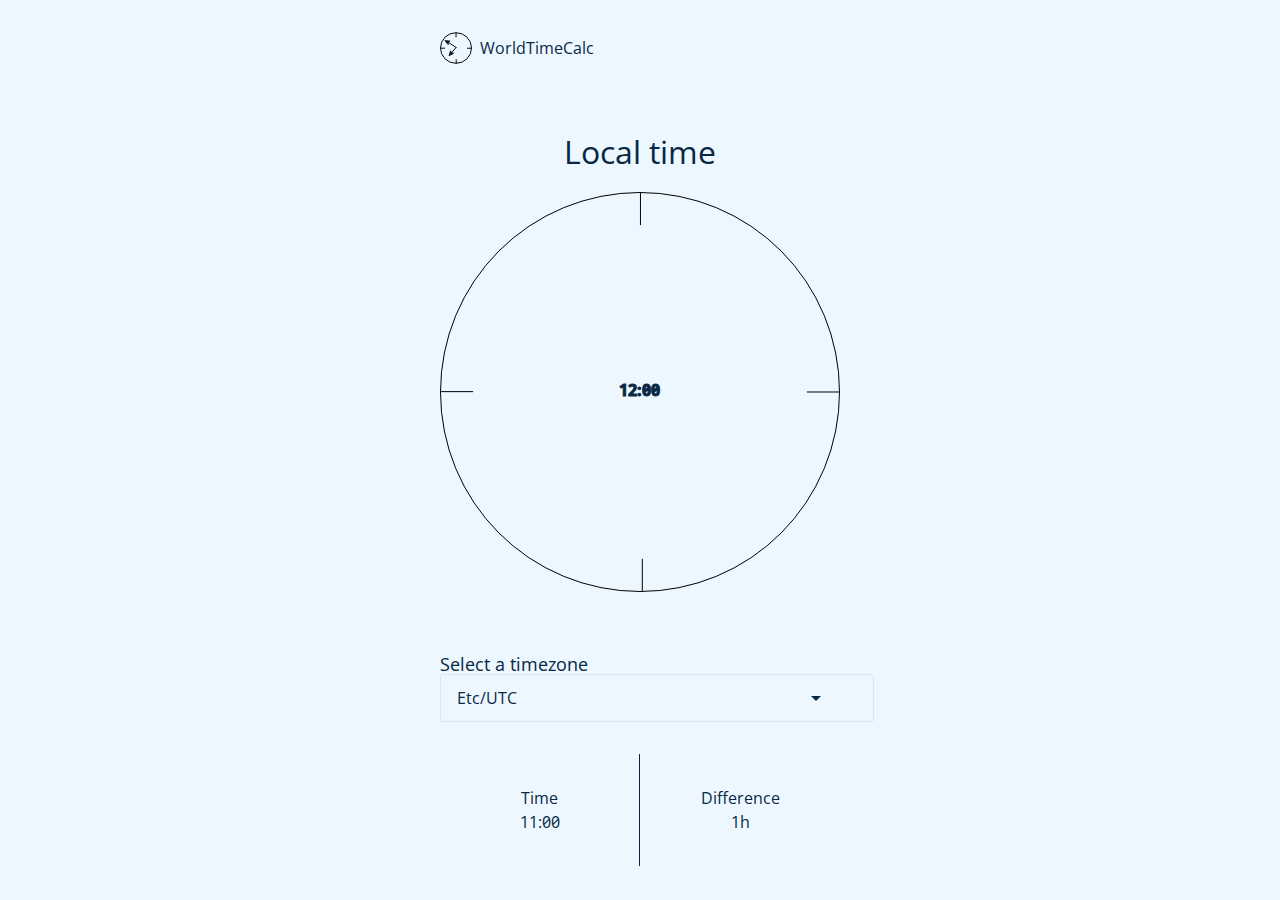
==== index.html @ 6df5377a "1st push" ====
<!DOCTYPE html>
<html lang="en" class="is-day">
<head>
    <meta charset="UTF-8">
    <meta name="viewport" content="width=device-width, initial-scale=1.0">
    <title>WorldTimeCalc 🕰</title>

    <link href="https://fonts.googleapis.com/css2?family=Open+Sans:wght@400;600;700&display=swap" rel="stylesheet">

    <!-- <link rel="icon" type="image/png" sizes="32x32" href="img/Logo.png"> -->
    <!-- <link rel="manifest" href="site.webmanifest">
    <link rel="mask-icon" href="safari-pinned-tab.svg" color="#0f3557"> -->

    <link rel="stylesheet" href="css/normalize.css">
    <link rel="stylesheet" href="css/screen.css">

    <script src="./script/app.js"></script>
    <script src="./script/dark.js"></script>
</head>
<body>
    <main class="c-app">
        <h1 class="c-logo u-muted">
          <svg class="c-horloge__logo" xmlns="http://www.w3.org/2000/svg" width="32.974" height="32.538" viewBox="0 0 32.974 32.538">
            <g id="Logo" transform="translate(-880.5 -83.5)">
              <ellipse id="Ellipse_3" data-name="Ellipse 3" cx="15.987" cy="15.769" rx="15.987" ry="15.769" transform="translate(881 84)" fill="none" stroke="#040405" stroke-miterlimit="10" stroke-width="1"/>
              <line id="Line_5" data-name="Line 5" y2="4.64" transform="translate(897.183 111.36)" fill="none" stroke="#040405" stroke-miterlimit="10" stroke-width="1"/>
              <line id="Line_6" data-name="Line 6" y2="4.65" transform="translate(897.034 84)" fill="none" stroke="#040405" stroke-miterlimit="10" stroke-width="1"/>
              <line id="Line_7" data-name="Line 7" x2="4.64" transform="translate(881 99.977)" fill="none" stroke="#040405" stroke-miterlimit="10" stroke-width="1"/>
              <line id="Line_8" data-name="Line 8" x2="4.64" transform="translate(908.36 100.005)" fill="none" stroke="#040405" stroke-miterlimit="10" stroke-width="1"/>
              <path id="Path_2" data-name="Path 2" d="M290.814,428.539l1.62-5.12.81,2.2,2.31.4Z" transform="translate(598.987 -320.731)" fill="#040405"/>
              <line id="Line_10" data-name="Line 10" x1="6.062" y2="7.082" transform="translate(891.308 98.926)" fill="none" stroke="#040405" stroke-miterlimit="10" stroke-width="1"/>
              <line id="Line_9" data-name="Line 9" x1="8.87" y1="5.973" transform="translate(888.5 93.5)" fill="none" stroke="#040405" stroke-miterlimit="10" stroke-width="1"/>
              <path id="Path_1" data-name="Path 1" d="M286.544,412.9l5.35.5-1.99,1.26.11,2.34Z" transform="translate(598.987 -320.731)" fill="#040405"/>
            </g>
          </svg>
            WorldTimeCalc
            <!-- <div class="c-toggle-container">
              Dark Mode
              <input type="checkbox" id="switch" name="theme" /><label for="switch">Toggle</label>
            </div> -->
        </h1>
        <div>
            <div>
                <p class="c-title">
                    Local time
                </p>
            </div>
            <svg class="c-horloge" xmlns="http://www.w3.org/2000/svg" width="401" height="401" viewBox="0 0 401 401">
              <g id="Clock" transform="translate(420.41 329.96)">
                <circle id="Ellipse_2" data-name="Ellipse 2" cx="200" cy="200" r="200" transform="translate(-419.91 -329.46)" fill="none" stroke="#000" stroke-miterlimit="10" stroke-width="1"/>
                <line id="Line_1" data-name="Line 1" y2="32.64" transform="translate(-217.603 37.81)" fill="none" stroke="#000" stroke-miterlimit="10" stroke-width="1"/>
                <line id="Line_2" data-name="Line 2" y2="32.63" transform="translate(-219.453 -329.45)" fill="none" stroke="#000" stroke-miterlimit="10" stroke-width="1"/>
                <line id="Line_3" data-name="Line 3" x2="32.64" transform="translate(-419.91 -129.826)" fill="none" stroke="#000" stroke-miterlimit="10" stroke-width="1"/>
                <line id="Line_4" data-name="Line 4" x2="32.64" transform="translate(-52.55 -129.46)" fill="none" stroke="#000" stroke-miterlimit="10" stroke-width="1"/>
              </g>
              <text class="c-hour js-localtime" x="200" y="200" text-anchor="middle" alignment-baseline="middle" >12:00</text>
            </svg>           
        </div>
        <div>
            <div class="o-section">
                <p class="c-form-field">
                    <div class="c-label" for="select1">
                        Select a timezone
                    <div>
                    <span class="c-custom-select">
                        <select class="c-input c-custom-select__input js-timezone" name="select1" id="select1">
                            <option value="Etc/UTC">Etc/UTC</option>
                            <option value="London">London</option>
                            <option value="Berlin">Berlin</option>
                            <option value="Prague">Prague</option>
                        </select>
                        <svg class="c-custom-select__symbol" xmlns="http://www.w3.org/2000/svg" viewBox="0 0 24 24">
                            <path d="M7,10l5,5,5-5Z"/>
                        </svg>
                    </span>
                </p>
            </div>
        </div>
        <div class="c-grid">
          <div class="c-grid__item c-line .u-column-span-6">Time <br> 11:00 </div>
          <div class="c-grid__item .u-column-span-6">Difference <br> 1h </div>
        </div>
        
    </main>
</body>
</html>
---- css/screen.css ----
/*------------------------------------*\
#FONTS
\*------------------------------------*/

/*------------------------------------*\
#Variables
\*------------------------------------*/

:root {
    /* colors */
    --color-alpha: #ECF7FF;
    --color-beta: #092844;

    --color-front: var(--color-beta);
    --color-back: var(--color-alpha);

    --global-background: var(--color-back);
    --global-text-color: var(--color-front);

    --global-logo-fill: var(--color-front);
    --global-border-color: var(--color-front);

    --global-color-error: #ff3333;
    --global-color-error-transparent: #FF3333bf;
    --global-color-error-x-transparent: #FF33334d;



    --global-color-alpha: #3385FF;
    --global-color-alpha-dark: #2E77E6;

    --global-color-neutral-xxxx-light: #F5F6FA;
    --global-color-neutral-xxx-light: #E2E3E7;

    /* opacity */

    /* transitions */

    /* borders */
    --global-borderRadius: 3px;
    --global-borderWidth: 1px;

    /* transitions */
    --global-transitionTiming-alpha: .1s ease-out;

    /* Baseline settings */
    --global-baseline: 8px;         
    --global-whitespace: calc(var(--global-baseline) * 3); /* = 24px */

    --global-whitespace-xs: calc(var(--global-baseline) / 2); /* = 4px */
    --global-whitespace-sm: calc(var(--global-baseline) * 1); /*  = 8px */
    --global-whitespace-md: calc(var(--global-baseline) * 2); /*  = 16px */
    --global-whitespace-lg: calc(var(--global-baseline) * 4); /*  = 32px */
    --global-whitespace-xl: calc(var(--global-whitespace) * 2); /*  = 48px */
    --global-whitespace-xxl: calc(var(--global-whitespace) * 3); /*  = 72px */

    /* forms */
    --global-placeholder-color: var(--global-color-neutral-x-light);
    --global-input-backgroundColor: White;
    --global-input-color: var(--global-color-neutral-xxxx-dark);
    --global-input-borderColor: var(--global-color-neutral-xxx-light);
    --global-input-hover-borderColor: var(--global-color-neutral-xx-light);
    --global-input-focus-borderColor: var(--global-color-alpha);
    --global-input-focus-boxShadowColor: var(--global-color-alpha-x-transparent);
    --global-input-focus-boxShadow: 0 0 0 3px var(--global-input-focus-boxShadowColor);
    --global-input-error-borderColor: #ff3333;
}

/* @media (prefer-color-scheme) */

/*------------------------------------*\
#GENERIC
\*------------------------------------*/

/*
    Generic: Page
    ---
    Global page styles + universal box-sizing:
*/

html {
    /* POSITIONING */

    /* BOX MODEL */
    box-sizing: border-box;

    /* FONT */
    color: var(--global-text-color);
    font-size: 16px; /* font-size op de body = 1REM */
    line-height: 1.5;
    font-family: 'Open Sans', Helvetica, arial, sans-serif;
    font-feature-settings: "zero" 1;
    -webkit-font-smoothing: antialiased;
    -moz-osx-font-smoothing: grayscale;

    /* APPEARANCE */
    background-color: var(--color-back);

    /* OTHER */
    
}

html[data-theme='dark'] {
    background-color: var(--color-front);
    /* --color-front: var(--color-alpha);
    --color-back: var(--color-beta); */
}

*,
*:before,
*:after {
    box-sizing: inherit;
}

/*
* Remove text-shadow in selection highlight:
* https://twitter.com/miketaylr/status/12228805301
*
* Customize the background color to match your design.
*/

::-moz-selection {
    background: blue;
    color: white;
    text-shadow: none;
}

::selection {
    background: blue;
    color: white;
    text-shadow: none;
}

/*------------------------------------*\
#Elements
\*------------------------------------*/

/*
Elements: Images
---
Default markup for images to make them responsive
*/

img {
    max-width: 100%;
    vertical-align: top;
}

/*
    Elements: typography
    ---
    Default markup for typographic elements
*/

h1,
h2,
h3 {
    font-weight: 700;
}

h1 {
    font-size: 36px;
    line-height: 48px;
    margin: 0 0 24px;
}

h2 {
    font-size: 32px;
    line-height: 40px;
    margin: 0 0 24px;
}

h3 {
    font-size: 26px;
    line-height: 32px;
    margin: 0 0 24px;
}

h4,
h5,
h6 {
    font-size: 16px;
    font-weight: 600;
    line-height: 24px;
    margin: 0 0 24px;
}

p,
ol,
ul,
dl,
table,
address,
figure {
    margin: 0 0 24px;
}

ul,
ol {
    padding-left: 24px;
}

li ul,
li ol {
    margin-bottom: 0;
}

blockquote {
    font-style: normal;
    font-size: 23px;
    line-height: 32px;
    margin: 0 0 24px;
}

blockquote * {
    font-size: inherit;
    line-height: inherit;
}

figcaption {
    font-weight: 400;
    font-size: 12px;
    line-height: 16px;
    margin-top: 8px;
}

hr {
    border: 0;
    height: 1px;
    background: LightGrey;
    margin: 0 0 24px;
}

a {
    color: blue;
    outline-color: blue;
    outline-width: medium;
    outline-offset: 2px;
}

a:visited,
a:active {
    color: blue;
}

a:hover,
a:focus {
    color: blue;
}

label,
input {
    display: block;
}

select {
    width: 100%;
}

input::placeholder {
    color: gray;
}

/*------------------------------------*\
#OBJECTS
\*------------------------------------*/


/*
    Objects: Row
    ---
    Creates a horizontal row that stretches the viewport and adds padding around children
*/

.o-row {
    position: relative;
    padding: calc(8 * var(--global-baseline)) calc(8 * var(--global-baseline)) 0;
}

.o-row--login {
    min-height: 100vh;
    display: flex;
    align-items: center;
}

/* size modifiers */

.o-row--lg {
    padding-top: var(--global-whitespace-xl);
    padding-bottom: var(--global-whitespace);
}

.o-row--xl {
    padding-top: var(--global-whitespace-xxl);
    padding-bottom: var(--global-whitespace-xl);
}

@media (min-width: 768px) {
    .o-row {
        padding-left: var(--global-whitespace-xl);
        padding-right: var(--global-whitespace-xl);
    }
}

@media (min-width: 992px) {
    .o-row--xl {
        padding-top: 96px;
        padding-bottom: var(--global-whitespace-xxl);
    }
}


/*
    Objects: Container
    ---
    Creates a horizontal container that sets de global max-width
*/

.o-container {
    margin-left: auto;
    margin-right: inherit;
    max-width: 43.75rem; /* 79.5 * 16px = 1272 */
    width: 100%;
}

/*
    Object: Button reset
    ---
    Small button reset object
*/


.o-button-reset {
    border: none;
    margin: 0;
    padding: 0;
    width: auto;
    overflow: visible;
    background: transparent;

    /* inherit font & color from ancestor */
    color: inherit;
    font: inherit;

    /* Normalize `line-height`. Cannot be changed from `normal` in Firefox 4+. */
    line-height: normal;

    /* Corrects font smoothing for webkit */
    -webkit-font-smoothing: inherit;
    -moz-osx-font-smoothing: inherit;

    /* Corrects inability to style clickable `input` types in iOS */
    -webkit-appearance: none;
}

/*
    Object: Hide accessible
    ---
    Accessibly hide any element
*/

.o-hide-accessible {
    position: absolute;
    width: 1px;
    height: 1px;
    padding: 0;
    margin: -1px;
    overflow: hidden;
    clip: rect(0, 0, 0, 0);
    border: 0;
}


.o-section {
    position: relative;
    min-width: 400px;
}

.o-section + .o-section {
    padding-top: var(--global-whitespace);
}

@media (min-width: 768px) {
    .o-section--lg + .o-section--lg,
    .o-section--xl + .o-section--xl {
        padding-top: var(--global-whitespace-xl);
    }
}

@media (min-width: 992px) {
    .o-section--xl + .o-section--xl {
        padding-top: var(--global-whitespace-xxl);
    }
}

/*------------------------------------*\
#COMPONENTS
\*------------------------------------*/

/*
    Component: Logo
    ---
    Website main logo
*/

.c-logo {
    display: flex;
    padding-top: 2rem;
    position: sticky;
    align-items: center;
    font-size: 1rem;
    font-weight: 400;
    line-height: 1rem;
}

/*
    Component: horloge
    ---
    The horloge
*/

.c-horloge__logo {
    height: 2rem;
    width: 2rem;
    fill: var(--global-logo-fill);
    stroke: var(--global-logo-fill);
    /* color: var(--global-logo-fill); */
}

.c-logo .c-horloge__logo {
    margin-right: 0.5rem;
}

.c-horloge {
    height: 25rem;
    width: 25rem;
    fill: var(--global-logo-fill);
    stroke: var(--global-logo-fill);
}

/*
    Component: App
    ---
    Main app wrapper
*/

.c-app {
    display: flex;
    flex-direction: column;
    min-height: calc(100vh - 2 * 1rem);
    box-sizing: content-box; /* Paddig optellen bij de (max)width ipv. het toevoegen aan de binnenkant */
    max-width: 25rem; /* Is dit slim...? */
    margin: 0 auto;
    padding: 0 2rem 2rem 2rem; /* 32px 32px (in onze huidige font-size) */
}

.c-app__summary {
    font-size: 1.75rem;
    line-height: 2.5rem;
}

.c-title {
    margin: auto;
    padding: 40px 0 16px 0;
    text-align: center;
    font-size: 2rem;
}

.c-hour {
    color: var(--global-text-color);
    font-size: 1rem;
    font-weight: bold;
}


/*
    Component: clock
    ---
    clock with sun visualisation
*/

.c-clock {
    margin-top: auto; /* Vul de ruimte maar op */ 
}

.c-clock__hour {
    display: flex;
    flex-direction: column;
    justify-content: center;
    align-items: center;
    width: 2.5rem;

    font-size: 0.75rem;
    line-height: 0.875rem;

    transform: translateY(50%); /* 22px : percentage van maken */
}
.c-clock__hour::before {
    content: attr(data-time);
    margin-bottom: 0.5rem;
}


.c-form-field--option {
    display: flex;
    align-items: center;
}

.c-custom-select {
    display: block;
    position: relative;
}

.c-custom-select__symbol {
    width: var(--global-whitespace);
    height: var(--global-whitespace);
    position: absolute;
    top: calc(var(--global-whitespace) / 2);
    right: calc(var(--global-whitespace) / 2);
    pointer-events: none;
    fill: var(--color-front);
}

/*
    Component: Input
    ---
    Class to put on all input="text" like form inputs
*/

.c-input {
    --input-transition: all var(--global-transitionDuration-alpha) var(--global-transitionEasing-out);
    -webkit-appearance: none;
    -moz-appearance: none;
    appearance: none;
    width: 100%;
    border-radius: var(--input-borderRadius, var(--global-borderRadius));
    border: var(--input-borderWidth, var(--global-borderWidth)) solid var(--input-borderColor, var(--global-input-borderColor));
    background-color: transparent;
    color: var(--global-input-color);
    font-family: inherit;
    font-size: 16px;
    line-height: calc(var(--global-baseline) * 3);
    padding: calc(var(--global-baseline) * 1.5 - var(--global-borderWidth)) var(--global-whitespace-md);
    outline: none;
    transition: var(--input-transition);
}

.c-input:hover {
    border-color: var(--input-hover-borderColor, var(--global-input-hover-borderColor));
}

.c-input:focus,
.c-input:active {
    border-color: var(--input-focus-borderColor, var(--global-input-focus-borderColor));
    box-shadow: var(--global-input-focus-boxShadowSpread) var(--input-focus-boxShadowColor, var(--global-input-focus-boxShadowColor));
}

/*
Input password with toggle checkbox on top of it needs
more padding on the right to avoid overlap
*/

.c-input--password-with-toggle {
    padding-right: 52px;
}

/* input password with floating label */
/* 
.c-input--with-floating-label:focus {
    box-shadow: 0 0 0 1px var(--global-input-focus-borderColor);
} */

/* option input for checkboxes and radio buttons */

.c-option {
    margin-right: var(--global-whitespace-sm);
}


.c-grid {
    display: grid;
    grid-template-columns: 50% 50%;
}

.c-line {
    border-right: 1px solid var(--color-front);
}

.c-grid__item {
    text-align: center;
    padding: var(--global-whitespace-lg);
}
.u-column-span-6 {
    grid-column: span 6;
}


/* option input for checkboxes and radio buttons */

.c-option {
    margin-right: var(--global-whitespace-sm);
}

/*
    Component: Label
    ---
    Class to put on all form labels
*/

.c-label {
    --label-color: var(--color-front);
    margin-bottom: 0;
    padding-top: var(--global-whitespace-lg);
    padding-bottom: var(--global-whitespace-sm);
    font-size: 18px;
    line-height: 20px;
    color: var(--color-front);
}

.c-label--option {
    padding-bottom: 0;
}

.c-label__error-message {
    font-weight: 600;
	float: right;
	display: none;
}

.c-label__error-message.is-visible {
	display: block;
}

.c-label--floating {
    position: absolute;
    top: calc(var(--global-baseline) * 1.5);
    left: var(--global-whitespace-sm);
    padding: var(--global-whitespace-xs)  var(--global-whitespace-sm);
    background-color: transparent;
    transition: transform var(--global-transitionDuration-alpha) var(--global-transitionEasing-out);
    z-index: 1;
    border-radius: var(--global-borderRadius);
}

.is-floating,
.c-form-field:focus-within .c-label--floating {
    transform: translateY(calc(var(--global-baseline) * -3))
}

@media (prefers-color-scheme: dark) {
    /* .c-label--floating {
        --label--floating-backgroundColor: transparent;
    } */
}

/*
    Component: Custom Toggle
    ---
    Visually change a checkbox into a toggle
*/



/*
    Component: Card
    ---
    Card with box shadow
*/

.c-card {
    background-color: transparent;
    margin-bottom: var(--global-whitespace);
    overflow: hidden;
}


.c-card__title {
    text-align: center;
    font-size: 48px;
    line-height: calc(var(--global-baseline) * 3);
    font-weight: 600;
}

.c-card__undertitle {
    text-align: center;
    font-size: 36px;
    line-height: calc(var(--global-baseline) * 3);
    font-weight: 400;
}

.c-card__text {
    text-align: center;
    font-size: 24px;
    line-height: calc(var(--global-baseline) * 3);
    font-weight: 400;
}

/* This allows c-card__body and __footer to have equal padding everywhere */

.c-card__body > *:last-child,
.c-card__footer > *:last-child,
.c-card__body > *:last-child > *:last-child,
.c-card__footer > *:last-child > *:last-child {
    margin-bottom: 0;
}

@media (min-width: 27em) {
    .c-card__body {
        padding: var(--global-whitespace-xl);
    }

    .c-card__title {
        margin-bottom: var(--global-whitespace-xl);
    }
}

/* @media (prefers-color-scheme: dark) {
    .c-card {
        --card-backgroundColor: var(--global-color-neutral-xxx-dark);
        --card__footer-borderColor: var(--global-color-neutral-xxxx-dark);
    }
} */

/*
    Component: Forms
    ---
    Everything form related here
*/

.c-form-field {
    position: relative;
    border-radius: 5px;
}

.c-form-field--option {
    display: flex;
    align-items: center;
}

.c-image {
    display: block;
    margin-left: auto;
    width: 16.875rem;
}

/*------------------------------------*\
#UTILITIES
\*------------------------------------*/

/*
    Utilities: Mute
    Mute with opacity
*/

.u-muted {
    opacity: var(--global-muted-opacity);
}

/*------------------------------------*\
#STATES
\*------------------------------------*/

/*
    Change the theme using CSS vars.
*/

/* Night version: just switch the light and dark vars */
.is-night {
    --color-front: var(--color-alpha);
    --color-back: var(--color-beta);
}

/*------------------------------------*\
#MEDIA
\*------------------------------------*/

/*
    Print styles.
    ---
    Inlined to avoid the additional HTTP request:
    http://www.phpied.com/delay-loading-your-print-css/
*/

@media print {
    *,
    *:before,
    *:after {
        background: transparent !important;
        color: #000 !important;
        /* Black prints faster:
        http://www.sanbeiji.com/archives/953 */
        box-shadow: none !important;
        text-shadow: none !important;
    }
    a,
    a:visited {
        text-decoration: underline;
    }
    a[href]:after {
        content: " (" attr(href) ")";
    }
    abbr[title]:after {
        content: " (" attr(title) ")";
    }
    /*
    * Don't show links that are fragment identifiers,
    * or use the `javascript:` pseudo protocol
    */
    a[href^="#"]:after,
    a[href^="javascript:"]:after {
        content: "";
    }
    pre {
        white-space: pre-wrap !important;
    }
    pre,
    blockquote {
        border: 1px solid #999;
        page-break-inside: avoid;
    }
    /*
    * Printing Tables:
    * http://css-discuss.incutio.com/wiki/Printing_Tables
    */
    thead {
        display: table-header-group;
    }
    tr,
    img {
        page-break-inside: avoid;
    }
    p,
    h2,
    h3 {
        orphans: 3;
        widows: 3;
    }
    h2,
    h3 {
        page-break-after: avoid;
    }
}
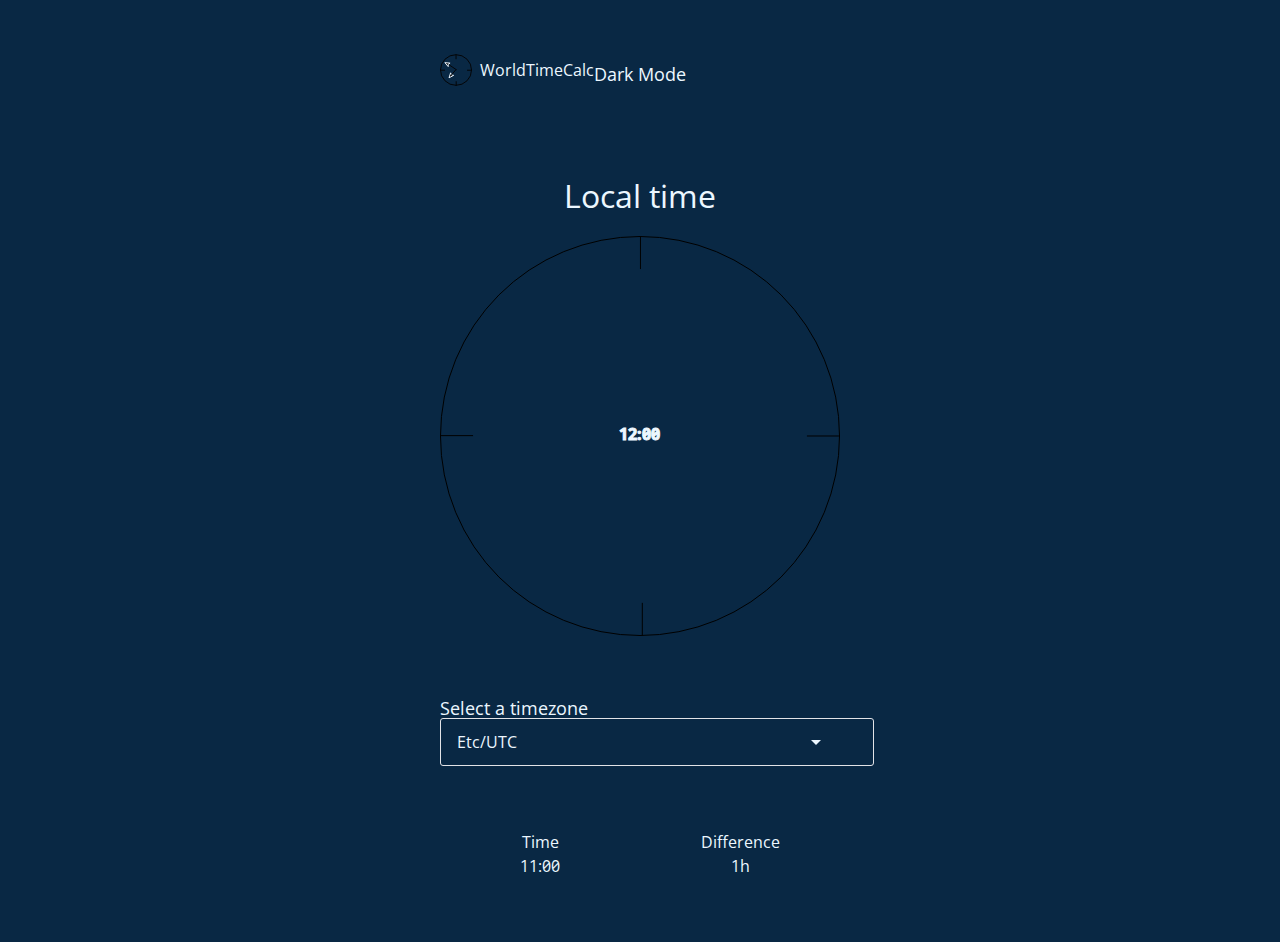
==== commit 6bf24aa8: "SVG probleem opgelost + landingspagina" ====
--- a/index.html
+++ b/index.html
@@ -1,5 +1,5 @@
 <!DOCTYPE html>
-<html lang="en" class="is-day">
+<html lang="en" class="is-night">
 <head>
     <meta charset="UTF-8">
     <meta name="viewport" content="width=device-width, initial-scale=1.0">
@@ -22,22 +22,26 @@
         <h1 class="c-logo u-muted">
           <svg class="c-horloge__logo" xmlns="http://www.w3.org/2000/svg" width="32.974" height="32.538" viewBox="0 0 32.974 32.538">
             <g id="Logo" transform="translate(-880.5 -83.5)">
-              <ellipse id="Ellipse_3" data-name="Ellipse 3" cx="15.987" cy="15.769" rx="15.987" ry="15.769" transform="translate(881 84)" fill="none" stroke="#040405" stroke-miterlimit="10" stroke-width="1"/>
-              <line id="Line_5" data-name="Line 5" y2="4.64" transform="translate(897.183 111.36)" fill="none" stroke="#040405" stroke-miterlimit="10" stroke-width="1"/>
-              <line id="Line_6" data-name="Line 6" y2="4.65" transform="translate(897.034 84)" fill="none" stroke="#040405" stroke-miterlimit="10" stroke-width="1"/>
-              <line id="Line_7" data-name="Line 7" x2="4.64" transform="translate(881 99.977)" fill="none" stroke="#040405" stroke-miterlimit="10" stroke-width="1"/>
-              <line id="Line_8" data-name="Line 8" x2="4.64" transform="translate(908.36 100.005)" fill="none" stroke="#040405" stroke-miterlimit="10" stroke-width="1"/>
-              <path id="Path_2" data-name="Path 2" d="M290.814,428.539l1.62-5.12.81,2.2,2.31.4Z" transform="translate(598.987 -320.731)" fill="#040405"/>
-              <line id="Line_10" data-name="Line 10" x1="6.062" y2="7.082" transform="translate(891.308 98.926)" fill="none" stroke="#040405" stroke-miterlimit="10" stroke-width="1"/>
-              <line id="Line_9" data-name="Line 9" x1="8.87" y1="5.973" transform="translate(888.5 93.5)" fill="none" stroke="#040405" stroke-miterlimit="10" stroke-width="1"/>
-              <path id="Path_1" data-name="Path 1" d="M286.544,412.9l5.35.5-1.99,1.26.11,2.34Z" transform="translate(598.987 -320.731)" fill="#040405"/>
+              <ellipse class="c-ellipse" id="Ellipse_3" data-name="Ellipse 3" cx="15.987" cy="15.769" rx="15.987" ry="15.769" transform="translate(881 84)" fill="none" stroke="#040405" stroke-miterlimit="10" stroke-width="1"/>
+              <line class="c-line" id="Line_5" data-name="Line 5" y2="4.64" transform="translate(897.183 111.36)" fill="none" stroke="#040405" stroke-miterlimit="10" stroke-width="1"/>
+              <line class="c-line" id="Line_6" data-name="Line 6" y2="4.65" transform="translate(897.034 84)" fill="none" stroke="#040405" stroke-miterlimit="10" stroke-width="1"/>
+              <line class="c-line" id="Line_7" data-name="Line 7" x2="4.64" transform="translate(881 99.977)" fill="none" stroke="#040405" stroke-miterlimit="10" stroke-width="1"/>
+              <line class="c-line" id="Line_8" data-name="Line 8" x2="4.64" transform="translate(908.36 100.005)" fill="none" stroke="#040405" stroke-miterlimit="10" stroke-width="1"/>
+              <path class="c-path" id="Path_2" data-name="Path 2" d="M290.814,428.539l1.62-5.12.81,2.2,2.31.4Z" transform="translate(598.987 -320.731)" fill="#040405"/>
+              <line class="c-line" id="Line_10" data-name="Line 10" x1="6.062" y2="7.082" transform="translate(891.308 98.926)" fill="none" stroke="#040405" stroke-miterlimit="10" stroke-width="1"/>
+              <line class="c-line" id="Line_9" data-name="Line 9" x1="8.87" y1="5.973" transform="translate(888.5 93.5)" fill="none" stroke="#040405" stroke-miterlimit="10" stroke-width="1"/>
+              <path class="c-path" id="Path_1" data-name="Path 1" d="M286.544,412.9l5.35.5-1.99,1.26.11,2.34Z" transform="translate(598.987 -320.731)" fill="#040405"/>
             </g>
           </svg>
             WorldTimeCalc
-            <!-- <div class="c-toggle-container">
-              Dark Mode
-              <input type="checkbox" id="switch" name="theme" /><label for="switch">Toggle</label>
-            </div> -->
+            <p>
+              <input class="o-hide-accessible c-option c-option--hidden" type="checkbox" id="toggle1">
+              <label class="c-label c-label--option c-custom-toggle" for="toggle1">
+                Dark Mode
+                  <span class="c-custom-toggle__fake-input">
+                  </span>
+              </label>
+          </p>
         </h1>
         <div>
             <div>
@@ -47,11 +51,11 @@
             </div>
             <svg class="c-horloge" xmlns="http://www.w3.org/2000/svg" width="401" height="401" viewBox="0 0 401 401">
               <g id="Clock" transform="translate(420.41 329.96)">
-                <circle id="Ellipse_2" data-name="Ellipse 2" cx="200" cy="200" r="200" transform="translate(-419.91 -329.46)" fill="none" stroke="#000" stroke-miterlimit="10" stroke-width="1"/>
-                <line id="Line_1" data-name="Line 1" y2="32.64" transform="translate(-217.603 37.81)" fill="none" stroke="#000" stroke-miterlimit="10" stroke-width="1"/>
-                <line id="Line_2" data-name="Line 2" y2="32.63" transform="translate(-219.453 -329.45)" fill="none" stroke="#000" stroke-miterlimit="10" stroke-width="1"/>
-                <line id="Line_3" data-name="Line 3" x2="32.64" transform="translate(-419.91 -129.826)" fill="none" stroke="#000" stroke-miterlimit="10" stroke-width="1"/>
-                <line id="Line_4" data-name="Line 4" x2="32.64" transform="translate(-52.55 -129.46)" fill="none" stroke="#000" stroke-miterlimit="10" stroke-width="1"/>
+                <circle class="c-ellipse" id="Ellipse_2" data-name="Ellipse 2" cx="200" cy="200" r="200" transform="translate(-419.91 -329.46)" fill="none" stroke="#000" stroke-miterlimit="10" stroke-width="1"/>
+                <line class="c-line" id="Line_1" data-name="Line 1" y2="32.64" transform="translate(-217.603 37.81)" fill="none" stroke="#000" stroke-miterlimit="10" stroke-width="1"/>
+                <line class="c-line" id="Line_2" data-name="Line 2" y2="32.63" transform="translate(-219.453 -329.45)" fill="none" stroke="#000" stroke-miterlimit="10" stroke-width="1"/>
+                <line class="c-line" id="Line_3" data-name="Line 3" x2="32.64" transform="translate(-419.91 -129.826)" fill="none" stroke="#000" stroke-miterlimit="10" stroke-width="1"/>
+                <line class="c-line" id="Line_4" data-name="Line 4" x2="32.64" transform="translate(-52.55 -129.46)" fill="none" stroke="#000" stroke-miterlimit="10" stroke-width="1"/>
               </g>
               <text class="c-hour js-localtime" x="200" y="200" text-anchor="middle" alignment-baseline="middle" >12:00</text>
             </svg>           
@@ -77,7 +81,7 @@
             </div>
         </div>
         <div class="c-grid">
-          <div class="c-grid__item c-line .u-column-span-6">Time <br> 11:00 </div>
+          <div class="c-grid__item c-verticalline .u-column-span-6">Time <br> 11:00 </div>
           <div class="c-grid__item .u-column-span-6">Difference <br> 1h </div>
         </div>
         
--- a/css/screen.css
+++ b/css/screen.css
@@ -63,7 +63,6 @@
     --global-input-focus-borderColor: var(--global-color-alpha);
     --global-input-focus-boxShadowColor: var(--global-color-alpha-x-transparent);
     --global-input-focus-boxShadow: 0 0 0 3px var(--global-input-focus-boxShadowColor);
-    --global-input-error-borderColor: #ff3333;
 }
 
 /* @media (prefer-color-scheme) */
@@ -500,6 +499,9 @@
     margin-bottom: 0.5rem;
 }
 
+.c-form-field {
+    position: relative;
+}
 
 .c-form-field--option {
     display: flex;
@@ -721,22 +723,6 @@
     }
 } */
 
-/*
-    Component: Forms
-    ---
-    Everything form related here
-*/
-
-.c-form-field {
-    position: relative;
-    border-radius: 5px;
-}
-
-.c-form-field--option {
-    display: flex;
-    align-items: center;
-}
-
 .c-image {
     display: block;
     margin-left: auto;
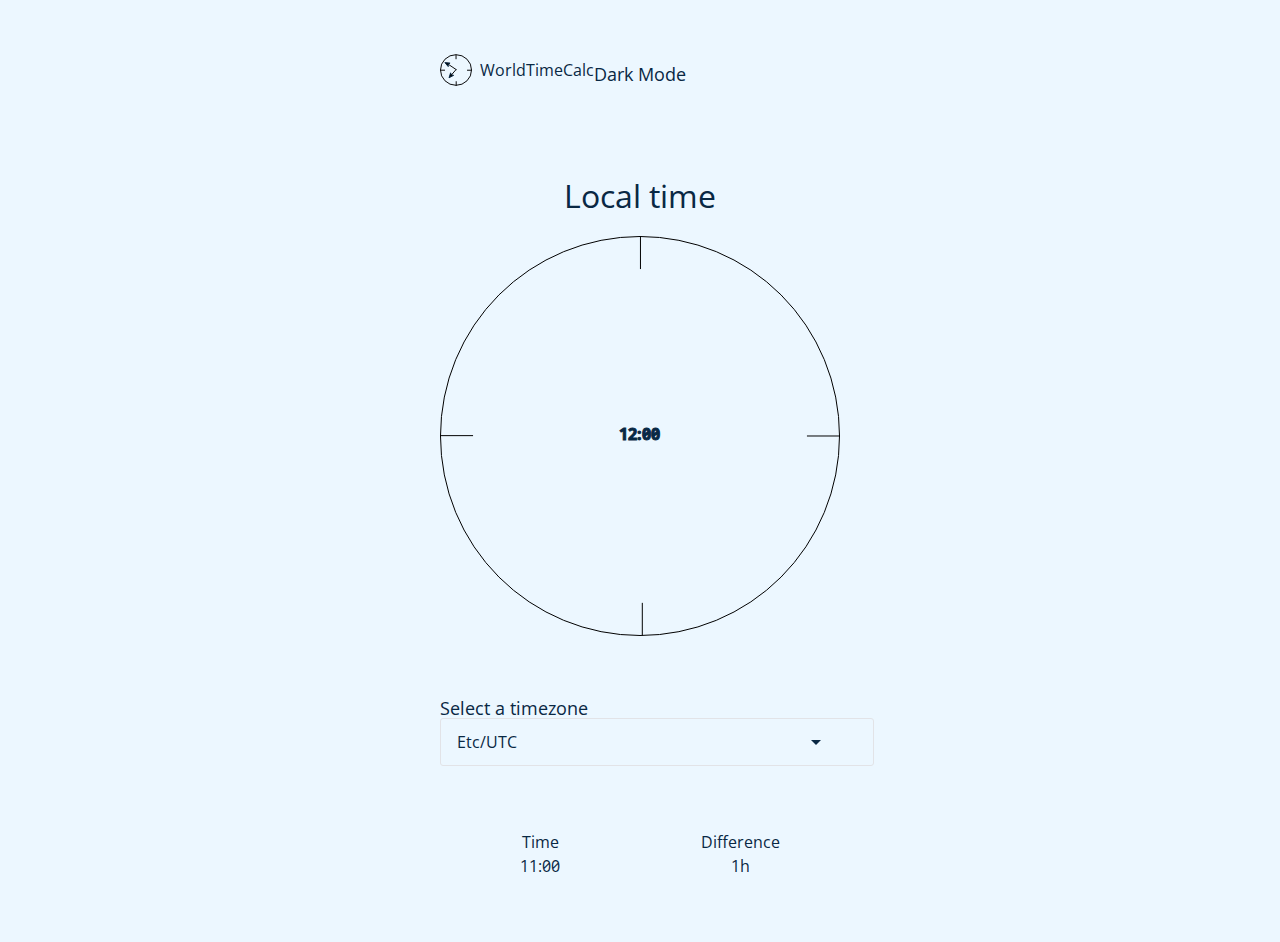
==== commit 1e4f8a71: "day" ====
--- a/index.html
+++ b/index.html
@@ -1,5 +1,5 @@
 <!DOCTYPE html>
-<html lang="en" class="is-night">
+<html lang="en" class="is-day">
 <head>
     <meta charset="UTF-8">
     <meta name="viewport" content="width=device-width, initial-scale=1.0">
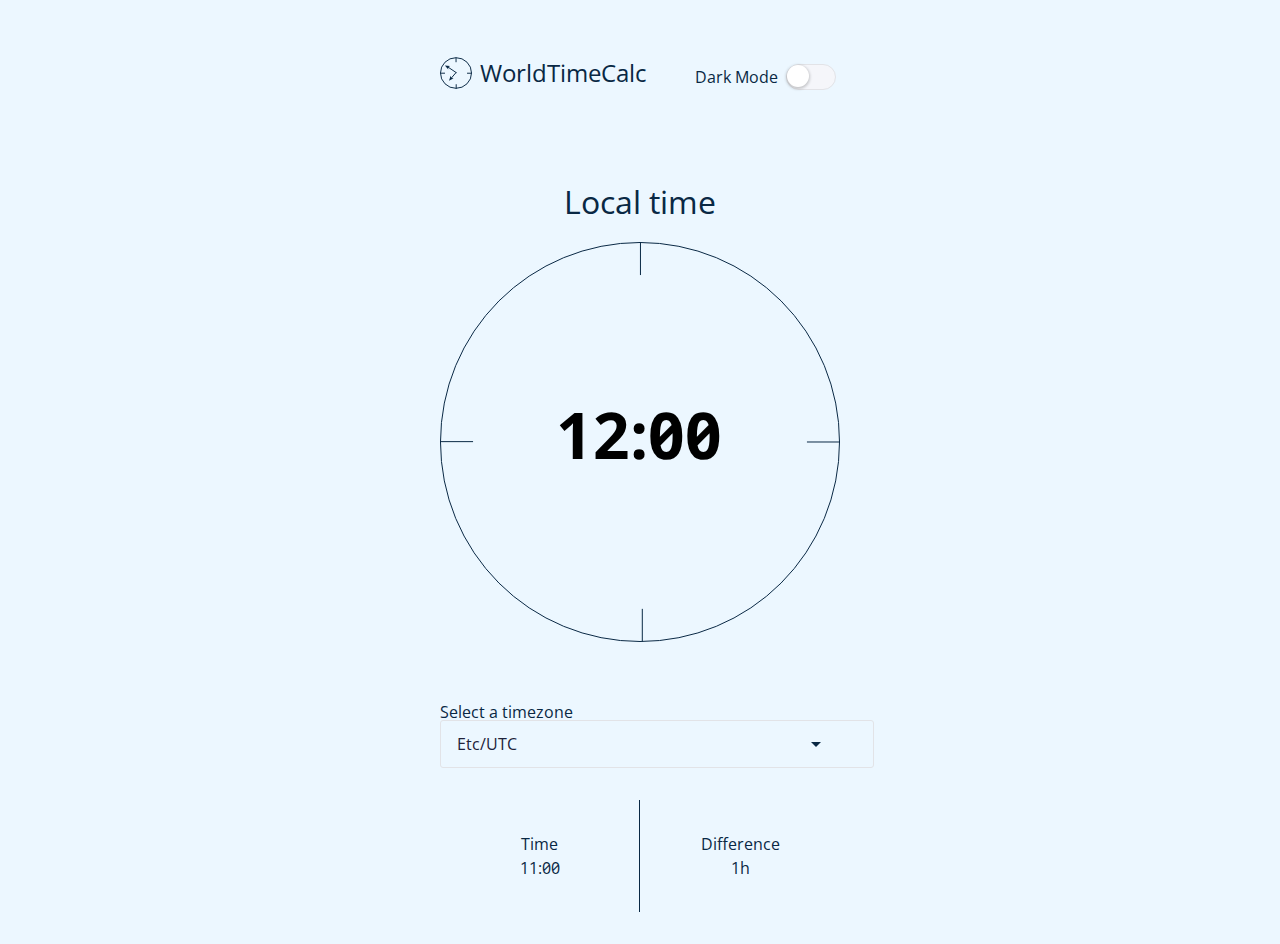
==== commit b29a4bc0: "JS" ====
--- a/index.html
+++ b/index.html
@@ -36,7 +36,7 @@
             WorldTimeCalc
             <p>
               <input class="o-hide-accessible c-option c-option--hidden" type="checkbox" id="toggle1">
-              <label class="c-label c-label--option c-custom-toggle" for="toggle1">
+              <label class="c-label__toggle c-label--option c-custom-toggle" for="toggle1">
                 Dark Mode
                   <span class="c-custom-toggle__fake-input">
                   </span>
@@ -81,8 +81,8 @@
             </div>
         </div>
         <div class="c-grid">
-          <div class="c-grid__item c-verticalline .u-column-span-6">Time <br> 11:00 </div>
-          <div class="c-grid__item .u-column-span-6">Difference <br> 1h </div>
+          <div class="c-grid__item c-verticalline .u-column-span-6">Time <br class="js-time"> 11:00 </div>
+          <div class="c-grid__item .u-column-span-6">Difference <br class="js-difference"> 1h </div>
         </div>
         
     </main>
--- a/css/screen.css
+++ b/css/screen.css
@@ -18,19 +18,24 @@
     --global-text-color: var(--color-front);
 
     --global-logo-fill: var(--color-front);
-    --global-border-color: var(--color-front);
+    --global-logo-stroke: var(--color-front);
 
     --global-color-error: #ff3333;
     --global-color-error-transparent: #FF3333bf;
     --global-color-error-x-transparent: #FF33334d;
 
 
-
     --global-color-alpha: #3385FF;
     --global-color-alpha-dark: #2E77E6;
+    --global-color-alpha-transparent: #3385ffbf;
+    --global-color-alpha-x-transparent: #3385ff4d;
 
     --global-color-neutral-xxxx-light: #F5F6FA;
     --global-color-neutral-xxx-light: #E2E3E7;
+    --global-color-neutral-xx-light: #caccd4;
+    --global-color-neutral-x-light: #b5b6c0;
+    --global-color-neutral-xx-dark: #4b4c60;
+    --global-color-neutral-xxxx-dark: #20223a;
 
     /* opacity */
 
@@ -42,6 +47,11 @@
 
     /* transitions */
     --global-transitionTiming-alpha: .1s ease-out;
+    --global-transitionEasing-out: ease-out;
+    --global-transitionEasing-out-cubic: cubic-bezier(0.22, 0.61, 0.36, 1);
+    --global-transitionDuration-alpha: .1s;
+    --global-transitionDuration-beta: .2s;
+    --global-transitionDuration-gamma: .3s;
 
     /* Baseline settings */
     --global-baseline: 8px;         
@@ -55,17 +65,23 @@
     --global-whitespace-xxl: calc(var(--global-whitespace) * 3); /*  = 72px */
 
     /* forms */
+    --global-label-color: var(--global-color-neutral-xx-dark);
     --global-placeholder-color: var(--global-color-neutral-x-light);
     --global-input-backgroundColor: White;
     --global-input-color: var(--global-color-neutral-xxxx-dark);
     --global-input-borderColor: var(--global-color-neutral-xxx-light);
     --global-input-hover-borderColor: var(--global-color-neutral-xx-light);
     --global-input-focus-borderColor: var(--global-color-alpha);
+    --global-input-error-borderColor: var(--global-color-error);
+    --global-input-focus-boxShadowSpread: 0 0 0 3px;
     --global-input-focus-boxShadowColor: var(--global-color-alpha-x-transparent);
-    --global-input-focus-boxShadow: 0 0 0 3px var(--global-input-focus-boxShadowColor);
-}
-
-/* @media (prefer-color-scheme) */
+    --global-input-error-boxShadowColor: var(--global-color-error-x-transparent);
+}
+
+[data-theme="dark"] {
+    --color-front: var(--color-alpha);
+    --color-back: var(--color-beta);
+}
 
 /*------------------------------------*\
 #GENERIC
@@ -407,7 +423,7 @@
     padding-top: 2rem;
     position: sticky;
     align-items: center;
-    font-size: 1rem;
+    font-size: 1.5rem;
     font-weight: 400;
     line-height: 1rem;
 }
@@ -421,9 +437,6 @@
 .c-horloge__logo {
     height: 2rem;
     width: 2rem;
-    fill: var(--global-logo-fill);
-    stroke: var(--global-logo-fill);
-    /* color: var(--global-logo-fill); */
 }
 
 .c-logo .c-horloge__logo {
@@ -433,8 +446,18 @@
 .c-horloge {
     height: 25rem;
     width: 25rem;
-    fill: var(--global-logo-fill);
-    stroke: var(--global-logo-fill);
+}
+
+.c-line {
+    stroke: var(--global-logo-stroke);
+}
+
+.c-path {
+    fill: var(--global-logo-fill)
+}
+
+.c-ellipse {
+    stroke: var(--global-logo-stroke);
 }
 
 /*
@@ -467,7 +490,7 @@
 
 .c-hour {
     color: var(--global-text-color);
-    font-size: 1rem;
+    font-size: 4rem;
     font-weight: bold;
 }
 
@@ -562,9 +585,9 @@
 more padding on the right to avoid overlap
 */
 
-.c-input--password-with-toggle {
+/* .c-input--password-with-toggle {
     padding-right: 52px;
-}
+} */
 
 /* input password with floating label */
 /* 
@@ -572,19 +595,12 @@
     box-shadow: 0 0 0 1px var(--global-input-focus-borderColor);
 } */
 
-/* option input for checkboxes and radio buttons */
-
-.c-option {
-    margin-right: var(--global-whitespace-sm);
-}
-
-
 .c-grid {
     display: grid;
     grid-template-columns: 50% 50%;
 }
 
-.c-line {
+.c-verticalline {
     border-right: 1px solid var(--color-front);
 }
 
@@ -610,13 +626,22 @@
 */
 
 .c-label {
-    --label-color: var(--color-front);
     margin-bottom: 0;
-    padding-top: var(--global-whitespace-lg);
-    padding-bottom: var(--global-whitespace-sm);
-    font-size: 18px;
-    line-height: 20px;
+    font-size: 1rem;
+    padding-bottom: var(--global-whitespace-sm); 
+    padding-top: var(--global-whitespace-lg);   
+    line-height: calc(var(--global-baseline) * 2);
     color: var(--color-front);
+}
+
+.c-label__toggle {
+    margin-bottom: 0;
+    font-size: 1rem;
+    padding-bottom: var(--global-whitespace-sm); 
+    padding-top: var(--global-whitespace-lg);   
+    line-height: calc(var(--global-baseline) * 2);
+    color: var(--color-front);
+    padding-left: var(--global-whitespace-xl);
 }
 
 .c-label--option {
@@ -649,85 +674,105 @@
     transform: translateY(calc(var(--global-baseline) * -3))
 }
 
-@media (prefers-color-scheme: dark) {
-    /* .c-label--floating {
-        --label--floating-backgroundColor: transparent;
-    } */
-}
-
 /*
     Component: Custom Toggle
     ---
     Visually change a checkbox into a toggle
 */
 
-
-
-/*
-    Component: Card
-    ---
-    Card with box shadow
-*/
-
-.c-card {
-    background-color: transparent;
-    margin-bottom: var(--global-whitespace);
-    overflow: hidden;
-}
-
-
-.c-card__title {
-    text-align: center;
-    font-size: 48px;
-    line-height: calc(var(--global-baseline) * 3);
-    font-weight: 600;
-}
-
-.c-card__undertitle {
-    text-align: center;
-    font-size: 36px;
-    line-height: calc(var(--global-baseline) * 3);
-    font-weight: 400;
-}
-
-.c-card__text {
-    text-align: center;
-    font-size: 24px;
-    line-height: calc(var(--global-baseline) * 3);
-    font-weight: 400;
-}
-
-/* This allows c-card__body and __footer to have equal padding everywhere */
-
-.c-card__body > *:last-child,
-.c-card__footer > *:last-child,
-.c-card__body > *:last-child > *:last-child,
-.c-card__footer > *:last-child > *:last-child {
-    margin-bottom: 0;
-}
-
-@media (min-width: 27em) {
-    .c-card__body {
-        padding: var(--global-whitespace-xl);
-    }
-
-    .c-card__title {
-        margin-bottom: var(--global-whitespace-xl);
-    }
-}
-
-/* @media (prefers-color-scheme: dark) {
-    .c-card {
-        --card-backgroundColor: var(--global-color-neutral-xxx-dark);
-        --card__footer-borderColor: var(--global-color-neutral-xxxx-dark);
-    }
-} */
-
-.c-image {
+.c-custom-toggle-list {
+    --toggle-list-borderColor: var(--global-color-neutral-xxx-light);
+    margin-bottom: 24px;
+}
+
+.c-custom-toggle-list__item {
+    margin-bottom: 12px;
+}
+
+.c-custom-toggle-list__item + .c-custom-toggle-list__item {
+    padding-top: 12px;
+    border-top: 1px solid var(--toggle-list-borderColor);
+}
+
+.c-custom-toggle {
+    --toggle-backgroundColor: var(--global-color-neutral-xxxx-light);
+    --toggle-borderColor: var(--global-input-borderColor);
+    --toggle-focus-borderColor: var(--global-input-focus-borderColor);
+    --toggle-checked-borderColor: var(--global-color-alpha-dark);
+    --toggle-checked-backgroundColor: var(--global-color-alpha);
+    --toggle-focus-boxShadow: var(--global-input-focus-boxShadowSpread) var(--global-input-focus-boxShadowColor);
+    --toggle-transition: all var(--global-transitionDuration-alpha) var(--global-transitionEasing-out);
+    --toggle__switch-backgroundColor: White;
+    --toggle__switch-checked-backgroundColor: White;
+    --toggle__switch-transition: all var(--global-transitionDuration-alpha) var(--global-transitionEasing-out);
+    display: flex;
+    align-items: center;
+}
+
+.c-custom-toggle--inverted {
+    flex-direction: row-reverse;
+    justify-content: space-between;
+}
+
+.c-custom-toggle__fake-input {
     display: block;
-    margin-left: auto;
-    width: 16.875rem;
-}
+    height: 24px;
+    width: 48px;
+    margin-left: var(--global-whitespace-sm);
+    background-color: var(--toggle-backgroundColor);
+    border-radius: 32px;
+    border: 1px solid var(--toggle-borderColor);
+    transition: var(--toggle-transition);
+    box-shadow: var(--toggle-boxShadow, 0);
+}
+
+.c-custom-toggle--inverted .c-custom-toggle__fake-input {
+    margin-right: 0;
+}
+
+.c-custom-toggle__fake-input::after {
+    position: relative;
+    display: block;
+    content: '';
+    height: 22px;
+    width: 22px;
+    border-radius: 22px;
+    box-shadow: 0 1px 3px 1px rgba(0,0,0,.2);
+    background-color: var(--toggle__switch-backgroundColor);
+    transition: var(--toggle__switch-transition);
+}
+
+/* focused and active state */
+
+.c-option--hidden:focus + .c-custom-toggle,
+.c-option--hidden:active + .c-custom-toggle {
+    --toggle-borderColor: var(--toggle-focus-borderColor);
+    --toggle-boxShadow: var(--toggle-focus-boxShadow);
+}
+
+/* checked state */
+
+.c-option--hidden:checked + .c-custom-toggle {
+    --toggle-backgroundColor: var(--toggle-checked-backgroundColor);
+    --toggle-borderColor: var(--toggle-checked-borderColor);
+    --toggle__switch-backgroundColor: var(--toggle__switch-checked-backgroundColor);
+}
+
+.c-option--hidden:checked + .c-custom-toggle .c-custom-toggle__fake-input::after {
+    transform: translate(24px,0);
+}
+
+/* special active state */
+
+.c-option--hidden:active + .c-custom-toggle .c-custom-toggle__fake-input::after {
+    width: 28px;
+}
+
+.c-option--hidden:active:checked + .c-custom-toggle .c-custom-toggle__fake-input::after {
+    margin-left: -6px;
+}
+
+
 
 /*------------------------------------*\
 #UTILITIES
@@ -754,6 +799,303 @@
 .is-night {
     --color-front: var(--color-alpha);
     --color-back: var(--color-beta);
+}
+
+/*
+    Utilities: color
+    ---
+    Utility classes to put specific colors onto elements
+*/
+
+.u-color-neutral {
+    color: var(--global-color-neutral);
+}
+
+.u-color-neutral-dark {
+    color: var(--global-color-neutral-dark);
+}
+
+/*
+    Utilities: spacing
+    ---
+    Utility classes to put specific margins and paddings onto elements
+*/
+
+.u-pt-clear {
+    padding-top: 0 !important;
+}
+
+.u-mb-clear {
+    margin-bottom: 0 !important;
+}
+
+.u-mb-xs {
+    margin-bottom: 4px !important;
+}
+
+.u-mb-sm {
+    margin-bottom: 8px !important;
+}
+
+.u-mb-md {
+    margin-bottom: 16px !important;
+}
+
+.u-mb-lg {
+    margin-bottom: 32px !important;
+}
+
+.u-mb-xl {
+    margin-bottom: 48px !important;
+}
+
+/*
+    Utilities: max-width
+    ---
+    Utility classes to put specific max widths onto elements
+*/
+
+.u-max-width-xs {
+    max-width: 27em !important;
+}
+
+.u-max-width-sm {
+    max-width: 39em !important;
+}
+
+.u-max-width-md {
+    max-width: 50em !important;
+}
+
+.u-max-width-lg {
+    max-width: 63.5em !important;
+}
+
+.u-max-width-none {
+    max-width: none !important;
+}
+
+
+/*
+    Utilities: align
+    ---
+    Utility classes align text or components
+*/
+
+.u-align-text-center {
+    text-align: center;
+}
+
+.u-align-center {
+    margin: 0 auto;
+}
+
+/*
+    Utilities: text
+    Utility classes to create smaller or bigger test
+*/
+
+.u-text-sm {
+    font-size: 14px;
+}
+
+/*
+    Utility: Widths
+    ---
+    Utility classes to put specific widths onto elements
+    Will be mostly used on o-layout__item
+*/
+
+.u-width-auto {
+    width: auto !important;
+}
+
+.u-1-of-2 {
+    width: 50% !important;
+}
+
+.u-1-of-3 {
+    width: 33.3333333333% !important;
+}
+
+.u-2-of-3 {
+    width: 66.6666666667% !important;
+}
+
+.u-1-of-4 {
+    width: 25% !important;
+}
+
+.u-3-of-4 {
+    width: 75% !important;
+}
+
+.u-1-of-5 {
+    width: 20% !important;
+}
+
+.u-2-of-5 {
+    width: 40% !important;
+}
+
+.u-3-of-5 {
+    width: 60% !important;
+}
+
+.u-4-of-5 {
+    width: 80% !important;
+}
+
+.u-1-of-6 {
+    width: 16.6666666667% !important;
+}
+
+.u-5-of-6 {
+    width: 83.3333333333% !important;
+}
+
+@media (min-width: 576px) {
+    .u-1-of-2-bp1 {
+        width: 50% !important;
+    }
+    .u-1-of-3-bp1 {
+        width: 33.3333333333% !important;
+    }
+    .u-2-of-3-bp1 {
+        width: 66.6666666667% !important;
+    }
+    .u-1-of-4-bp1 {
+        width: 25% !important;
+    }
+    .u-3-of-4-bp1 {
+        width: 75% !important;
+    }
+    .u-1-of-5-bp1 {
+        width: 20% !important;
+    }
+    .u-2-of-5-bp1 {
+        width: 40% !important;
+    }
+    .u-3-of-5-bp1 {
+        width: 60% !important;
+    }
+    .u-4-of-5-bp1 {
+        width: 80% !important;
+    }
+    .u-1-of-6-bp1 {
+        width: 16.6666666667% !important;
+    }
+    .u-5-of-6-bp1 {
+        width: 83.3333333333% !important;
+    }
+}
+
+@media (min-width: 768px) {
+    .u-1-of-2-bp2 {
+        width: 50% !important;
+    }
+    .u-1-of-3-bp2 {
+        width: 33.3333333333% !important;
+    }
+    .u-2-of-3-bp2 {
+        width: 66.6666666667% !important;
+    }
+    .u-1-of-4-bp2 {
+        width: 25% !important;
+    }
+    .u-3-of-4-bp2 {
+        width: 75% !important;
+    }
+    .u-1-of-5-bp2 {
+        width: 20% !important;
+    }
+    .u-2-of-5-bp2 {
+        width: 40% !important;
+    }
+    .u-3-of-5-bp2 {
+        width: 60% !important;
+    }
+    .u-4-of-5-bp2 {
+        width: 80% !important;
+    }
+    .u-1-of-6-bp2 {
+        width: 16.6666666667% !important;
+    }
+    .u-5-of-6-bp2 {
+        width: 83.3333333333% !important;
+    }
+}
+
+@media (min-width: 992px) {
+    .u-1-of-2-bp3 {
+        width: 50% !important;
+    }
+    .u-1-of-3-bp3 {
+        width: 33.3333333333% !important;
+    }
+    .u-2-of-3-bp3 {
+        width: 66.6666666667% !important;
+    }
+    .u-1-of-4-bp3 {
+        width: 25% !important;
+    }
+    .u-3-of-4-bp3 {
+        width: 75% !important;
+    }
+    .u-1-of-5-bp3 {
+        width: 20% !important;
+    }
+    .u-2-of-5-bp3 {
+        width: 40% !important;
+    }
+    .u-3-of-5-bp3 {
+        width: 60% !important;
+    }
+    .u-4-of-5-bp3 {
+        width: 80% !important;
+    }
+    .u-1-of-6-bp3 {
+        width: 16.6666666667% !important;
+    }
+    .u-5-of-6-bp3 {
+        width: 83.3333333333% !important;
+    }
+}
+
+@media (min-width: 1200px) {
+    .u-1-of-2-bp4 {
+        width: 50% !important;
+    }
+    .u-1-of-3-bp4 {
+        width: 33.3333333333% !important;
+    }
+    .u-2-of-3-bp4 {
+        width: 66.6666666667% !important;
+    }
+    .u-1-of-4-bp4 {
+        width: 25% !important;
+    }
+    .u-3-of-4-bp4 {
+        width: 75% !important;
+    }
+    .u-1-of-5-bp4 {
+        width: 20% !important;
+    }
+    .u-2-of-5-bp4 {
+        width: 40% !important;
+    }
+    .u-3-of-5-bp4 {
+        width: 60% !important;
+    }
+    .u-4-of-5-bp4 {
+        width: 80% !important;
+    }
+    .u-1-of-6-bp4 {
+        width: 16.6666666667% !important;
+    }
+    .u-5-of-6-bp4 {
+        width: 83.3333333333% !important;
+    }
 }
 
 /*------------------------------------*\
@@ -825,4 +1167,4 @@
     h3 {
         page-break-after: avoid;
     }
-}
+}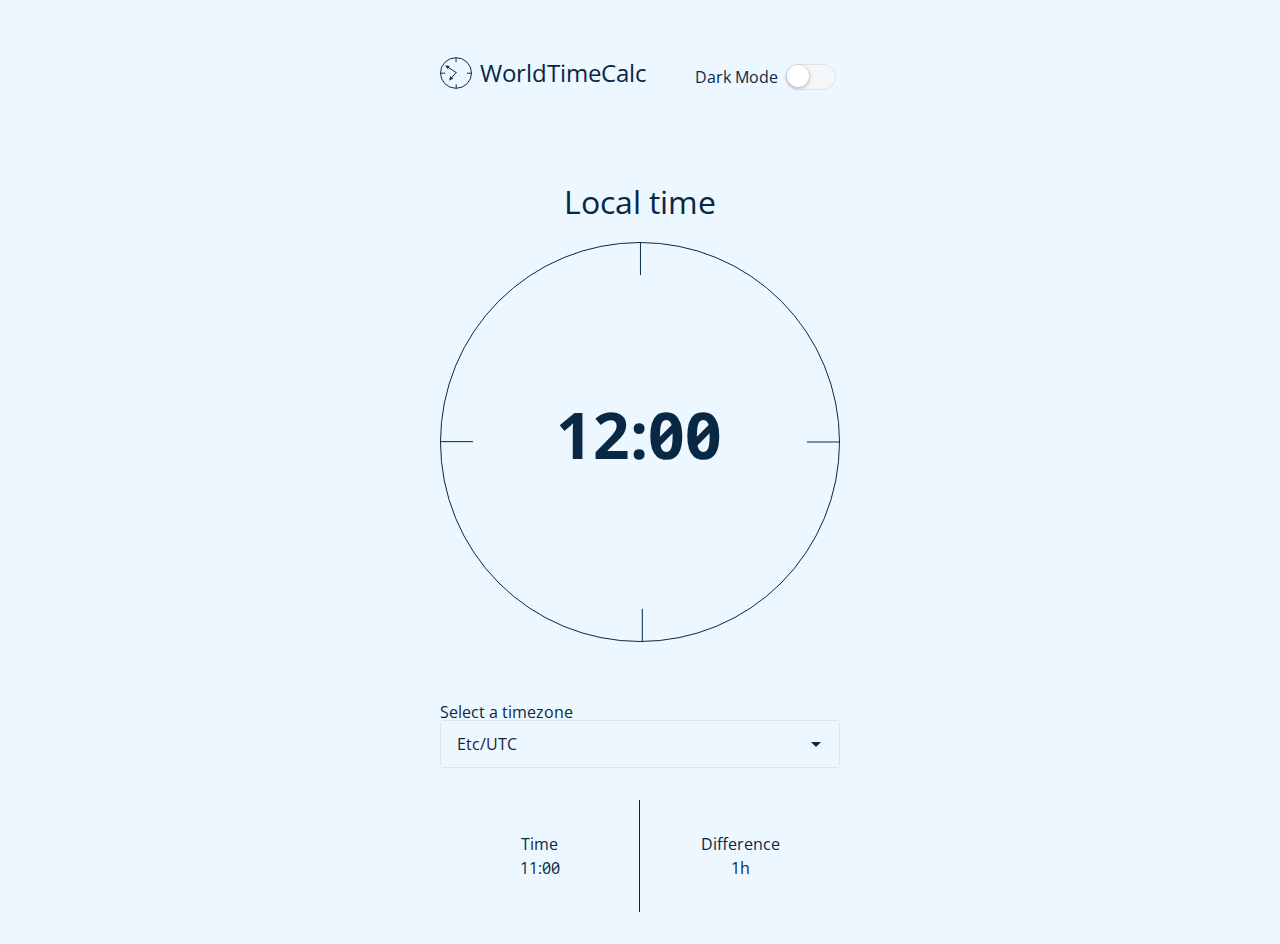
==== commit 0447641b: "JS2" ====
--- a/index.html
+++ b/index.html
@@ -7,7 +7,7 @@
 
     <link href="https://fonts.googleapis.com/css2?family=Open+Sans:wght@400;600;700&display=swap" rel="stylesheet">
 
-    <!-- <link rel="icon" type="image/png" sizes="32x32" href="img/Logo.png"> -->
+    <link rel="icon" type="image/png" sizes="32x32" href="img/Logo.png">
     <!-- <link rel="manifest" href="site.webmanifest">
     <link rel="mask-icon" href="safari-pinned-tab.svg" color="#0f3557"> -->
 
@@ -57,7 +57,7 @@
                 <line class="c-line" id="Line_3" data-name="Line 3" x2="32.64" transform="translate(-419.91 -129.826)" fill="none" stroke="#000" stroke-miterlimit="10" stroke-width="1"/>
                 <line class="c-line" id="Line_4" data-name="Line 4" x2="32.64" transform="translate(-52.55 -129.46)" fill="none" stroke="#000" stroke-miterlimit="10" stroke-width="1"/>
               </g>
-              <text class="c-hour js-localtime" x="200" y="200" text-anchor="middle" alignment-baseline="middle" >12:00</text>
+              <text class="c-hour c-text js-localtime" x="200" y="200" text-anchor="middle" alignment-baseline="middle" >12:00</text>
             </svg>           
         </div>
         <div>
@@ -81,8 +81,8 @@
             </div>
         </div>
         <div class="c-grid">
-          <div class="c-grid__item c-verticalline .u-column-span-6">Time <br class="js-time"> 11:00 </div>
-          <div class="c-grid__item .u-column-span-6">Difference <br class="js-difference"> 1h </div>
+          <div class="c-grid__item c-verticalline .u-column-span-6">Time <br> <div class="js-time">11:00</div> </div>
+          <div class="c-grid__item .u-column-span-6">Difference <br> <div class="js-difference">1h</div> </div>
         </div>
         
     </main>
--- a/css/screen.css
+++ b/css/screen.css
@@ -121,12 +121,6 @@
     --color-back: var(--color-beta); */
 }
 
-*,
-*:before,
-*:after {
-    box-sizing: inherit;
-}
-
 /*
 * Remove text-shadow in selection highlight:
 * https://twitter.com/miketaylr/status/12228805301
@@ -458,6 +452,10 @@
 
 .c-ellipse {
     stroke: var(--global-logo-stroke);
+}
+
+.c-text {
+    fill: var(--global-logo-fill);
 }
 
 /*
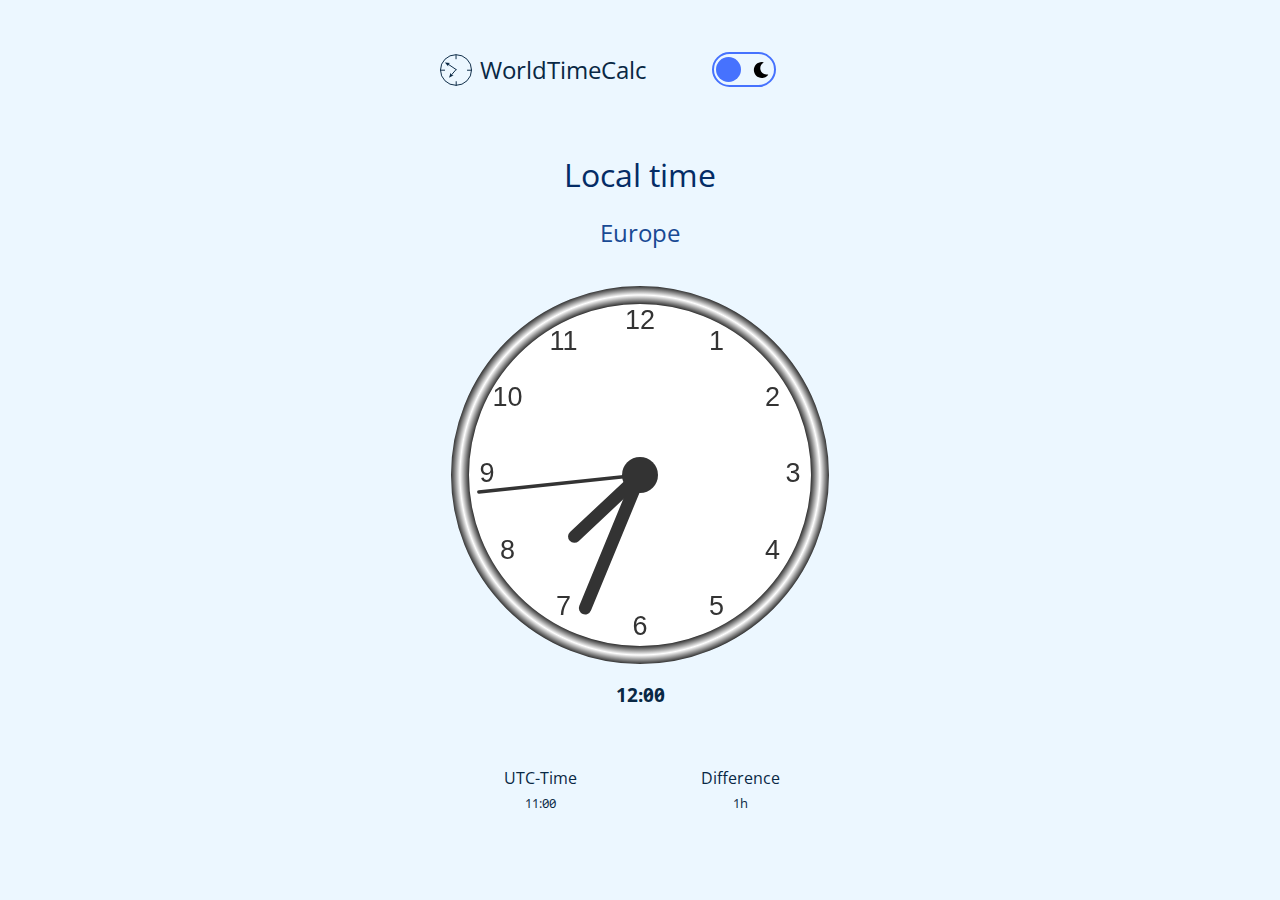
==== commit bc2e5e4b: "analoog" ====
--- a/index.html
+++ b/index.html
@@ -14,8 +14,8 @@
     <link rel="stylesheet" href="css/normalize.css">
     <link rel="stylesheet" href="css/screen.css">
 
-    <script src="./script/app.js"></script>
-    <script src="./script/dark.js"></script>
+    <script src="/script/app.js"></script>
+    <script src="/script/dark.js"></script>
 </head>
 <body>
     <main class="c-app">
@@ -34,22 +34,33 @@
             </g>
           </svg>
             WorldTimeCalc
-            <p>
-              <input class="o-hide-accessible c-option c-option--hidden" type="checkbox" id="toggle1">
-              <label class="c-label__toggle c-label--option c-custom-toggle" for="toggle1">
-                Dark Mode
-                  <span class="c-custom-toggle__fake-input">
-                  </span>
+            <section class="animation-list animate__animated animate__fadeInRight">
+              <label for="night-light-checkbox" class="night-light-label">
+                <input type="checkbox" id="night-light-checkbox">
+                <span class="night-light-ball"></span>
+                <svg viewBox="0 0 512 512" class="sun-svg">
+                  <path id="sun-svg" d="M256 160c-52.9 0-96 43.1-96 96s43.1 96 96 96 96-43.1 96-96-43.1-96-96-96zm246.4 80.5l-94.7-47.3 33.5-100.4c4.5-13.6-8.4-26.5-21.9-21.9l-100.4 33.5-47.4-94.8c-6.4-12.8-24.6-12.8-31 0l-47.3 94.7L92.7 70.8c-13.6-4.5-26.5 8.4-21.9 21.9l33.5 100.4-94.7 47.4c-12.8 6.4-12.8 24.6 0 31l94.7 47.3-33.5 100.5c-4.5 13.6 8.4 26.5 21.9 21.9l100.4-33.5 47.3 94.7c6.4 12.8 24.6 12.8 31 0l47.3-94.7 100.4 33.5c13.6 4.5 26.5-8.4 21.9-21.9l-33.5-100.4 94.7-47.3c13-6.5 13-24.7.2-31.1zm-155.9 106c-49.9 49.9-131.1 49.9-181 0-49.9-49.9-49.9-131.1 0-181 49.9-49.9 131.1-49.9 181 0 49.9 49.9 49.9 131.1 0 181z">
+                  </path>
+                </svg>
+                <svg viewBox="0 0 512 512" class="moon-svg">
+                  <path id="moon-svg" d="M283.211 512c78.962 0 151.079-35.925 198.857-94.792 7.068-8.708-.639-21.43-11.562-19.35-124.203 23.654-238.262-71.576-238.262-196.954 0-72.222 38.662-138.635 101.498-174.394 9.686-5.512 7.25-20.197-3.756-22.23A258.156 258.156 0 0 0 283.211 0c-141.309 0-256 114.511-256 256 0 141.309 114.511 256 256 256z">
+                  </path>
+                </svg>
               </label>
-          </p>
+            </section>
         </h1>
         <div>
             <div>
                 <p class="c-title">
                     Local time
                 </p>
+                <p class="c-timezone js-timezone">
+                  Europe
+                </p>
             </div>
-            <svg class="c-horloge" xmlns="http://www.w3.org/2000/svg" width="401" height="401" viewBox="0 0 401 401">
+            <canvas id="canvas" width="400" height="400"></canvas>
+            <script src="/script/clock.js"></script>
+            <!-- <svg class="c-horloge" xmlns="http://www.w3.org/2000/svg" width="401" height="401" viewBox="0 0 401 401">
               <g id="Clock" transform="translate(420.41 329.96)">
                 <circle class="c-ellipse" id="Ellipse_2" data-name="Ellipse 2" cx="200" cy="200" r="200" transform="translate(-419.91 -329.46)" fill="none" stroke="#000" stroke-miterlimit="10" stroke-width="1"/>
                 <line class="c-line" id="Line_1" data-name="Line 1" y2="32.64" transform="translate(-217.603 37.81)" fill="none" stroke="#000" stroke-miterlimit="10" stroke-width="1"/>
@@ -58,12 +69,13 @@
                 <line class="c-line" id="Line_4" data-name="Line 4" x2="32.64" transform="translate(-52.55 -129.46)" fill="none" stroke="#000" stroke-miterlimit="10" stroke-width="1"/>
               </g>
               <text class="c-hour c-text js-localtime" x="200" y="200" text-anchor="middle" alignment-baseline="middle" >12:00</text>
-            </svg>           
+            </svg> -->
+            <div class="c-hour c-text js-localtime">12:00</div>
         </div>
         <div>
             <div class="o-section">
                 <p class="c-form-field">
-                    <div class="c-label" for="select1">
+                    <!-- <div class="c-label" for="select1">
                         Select a timezone
                     <div>
                     <span class="c-custom-select">
@@ -76,15 +88,15 @@
                         <svg class="c-custom-select__symbol" xmlns="http://www.w3.org/2000/svg" viewBox="0 0 24 24">
                             <path d="M7,10l5,5,5-5Z"/>
                         </svg>
-                    </span>
+                    </span> -->
                 </p>
             </div>
         </div>
         <div class="c-grid">
-          <div class="c-grid__item c-verticalline .u-column-span-6">Time <br> <div class="js-time">11:00</div> </div>
-          <div class="c-grid__item .u-column-span-6">Difference <br> <div class="js-difference">1h</div> </div>
+          <div class="c-grid__item  .u-column-span-6">UTC-Time <br> <time class="c-time js-time">11:00</time> </div>
+          <div class="c-grid__item .u-column-span-6">Difference <br> <div class="c-time js-difference">1h</div> </div>
         </div>
         
-    </main>
+    </main>      
 </body>
 </html>--- a/css/screen.css
+++ b/css/screen.css
@@ -13,6 +13,9 @@
 
     --color-front: var(--color-beta);
     --color-back: var(--color-alpha);
+    --color-front-dark: var(--color-alpha);
+    --color-back-dark: var(--color-beta);
+    --color-title: #042c66;
 
     --global-background: var(--color-back);
     --global-text-color: var(--color-front);
@@ -23,6 +26,11 @@
     --global-color-error: #ff3333;
     --global-color-error-transparent: #FF3333bf;
     --global-color-error-x-transparent: #FF33334d;
+
+    --global-color-title: #042c66;
+    --global-color-title-dark: #b3d2ff;
+    --global-color-subtitle: #184a94;
+    --global-color-subtitle-dark: #7caff7;
 
 
     --global-color-alpha: #3385FF;
@@ -78,10 +86,10 @@
     --global-input-error-boxShadowColor: var(--global-color-error-x-transparent);
 }
 
-[data-theme="dark"] {
+/* [data-theme="dark"] {
     --color-front: var(--color-alpha);
     --color-back: var(--color-beta);
-}
+} */
 
 /*------------------------------------*\
 #GENERIC
@@ -109,17 +117,17 @@
     -moz-osx-font-smoothing: grayscale;
 
     /* APPEARANCE */
-    background-color: var(--color-back);
+    background-color: #ECF7FF;
 
     /* OTHER */
     
 }
 
-html[data-theme='dark'] {
+/* html[is-night] {
     background-color: var(--color-front);
-    /* --color-front: var(--color-alpha);
-    --color-back: var(--color-beta); */
-}
+    --color-front: var(--color-alpha);
+    --color-back: var(--color-beta);
+} */
 
 /*
 * Remove text-shadow in selection highlight:
@@ -480,15 +488,22 @@
 }
 
 .c-title {
+    color: var(--global-color-title);
     margin: auto;
-    padding: 40px 0 16px 0;
+    padding: 20px 0 16px 0;
     text-align: center;
     font-size: 2rem;
 }
 
+.c-timezone {
+    font-size: 1.5rem;
+    color: var(--global-color-subtitle);
+    text-align: center;
+}
+
 .c-hour {
-    color: var(--global-text-color);
-    font-size: 4rem;
+    font-size: 1.2rem;
+    text-align: center;
     font-weight: bold;
 }
 
@@ -542,6 +557,10 @@
     right: calc(var(--global-whitespace) / 2);
     pointer-events: none;
     fill: var(--color-front);
+}
+
+.dark .c-custom-select__symbol {
+    fill: var(--color-front-dark);
 }
 
 /*
@@ -602,10 +621,21 @@
     border-right: 1px solid var(--color-front);
 }
 
+.dark .c-verticalline {
+    border-right: 1px solid var(--color-front-dark);
+}
+
 .c-grid__item {
     text-align: center;
     padding: var(--global-whitespace-lg);
 }
+
+.c-time {
+    font-size: 0.8rem;
+    margin-top: var(--global-whitespace-xs);
+    /* text-align: right; */
+}
+
 .u-column-span-6 {
     grid-column: span 6;
 }
@@ -630,6 +660,10 @@
     padding-top: var(--global-whitespace-lg);   
     line-height: calc(var(--global-baseline) * 2);
     color: var(--color-front);
+}
+
+.dark .c-label {
+    color: var(--color-front-dark);
 }
 
 .c-label__toggle {
@@ -640,6 +674,10 @@
     line-height: calc(var(--global-baseline) * 2);
     color: var(--color-front);
     padding-left: var(--global-whitespace-xl);
+}
+
+.dark .c-label__toggle {
+    color: var(--color-front-dark);
 }
 
 .c-label--option {
@@ -799,6 +837,74 @@
     --color-back: var(--color-beta);
 }
 
+.animation-list {
+    margin: 0 auto;
+}
+
+.night-light-label #night-light-checkbox {
+    position: absolute;
+    visibility: hidden;
+}
+
+.night-light-label {
+    display: block;
+    margin: 20px 0;
+    height: 31px;
+    width: 60px;
+    border: 2px solid #4672fe;
+    border-radius: 30px;
+    position: relative;
+    cursor: pointer;
+    text-align: right;
+}
+
+.night-light-label .night-light-ball {
+    position: absolute;
+    width: 25px;
+    height: 25px;
+    top: 2.5px;
+    left: 2px;
+    border-radius: 50%;
+    background: #4672fe;
+    z-index: 99;
+    transition: 300ms;
+}
+
+.night-light-label #night-light-checkbox:checked + .night-light-ball {
+    transform: translateX(28px);
+}
+
+.moon-svg,
+.sun-svg {
+    width: 16px;
+    height: 16px;
+    position: absolute;
+    top: 50%;
+    transform: translateY(-50%);
+}
+
+.moon-svg {
+    right: 5px;  
+}
+
+.sun-svg {
+    left: 5px;
+}
+
+.dark #moon-svg,
+.dark #sun-svg {
+    fill: #e0e0e0 !important;
+}
+
+.dark {
+    background-color: var(--color-back-dark);
+    color: var(--color-front-dark);
+    --global-logo-fill: var(--color-front-dark);
+    --global-logo-stroke: var(--color-front-dark);
+    --global-color-title: var(var(--global-color-title-dark))
+}
+
+
 /*
     Utilities: color
     ---
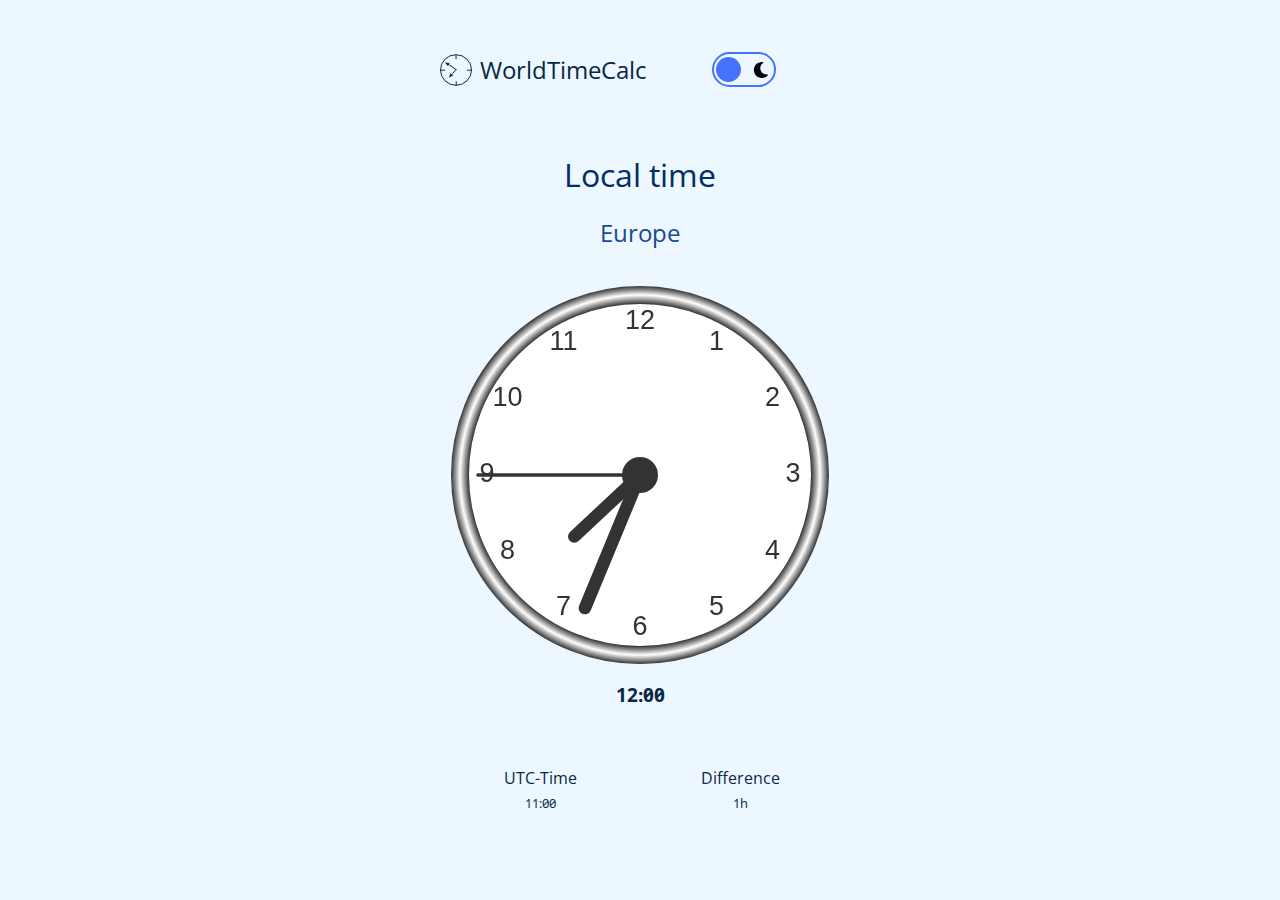
==== commit ad5b4791: "finish" ====
--- a/index.html
+++ b/index.html
@@ -7,15 +7,19 @@
 
     <link href="https://fonts.googleapis.com/css2?family=Open+Sans:wght@400;600;700&display=swap" rel="stylesheet">
 
-    <link rel="icon" type="image/png" sizes="32x32" href="img/Logo.png">
-    <!-- <link rel="manifest" href="site.webmanifest">
-    <link rel="mask-icon" href="safari-pinned-tab.svg" color="#0f3557"> -->
+    <link rel="apple-touch-icon" sizes="60x60" href="/apple-touch-icon.png">
+    <link rel="icon" type="image/png" sizes="32x32" href="/favicon-32x32.png">
+    <link rel="icon" type="image/png" sizes="16x16" href="/favicon-16x16.png">
+    <link rel="manifest" href="/site.webmanifest">
+    <link rel="mask-icon" href="/safari-pinned-tab.svg" color="#5bbad5">
+    <meta name="msapplication-TileColor" content="#da532c">
+    <meta name="theme-color" content="#ffffff">
 
     <link rel="stylesheet" href="css/normalize.css">
     <link rel="stylesheet" href="css/screen.css">
 
     <script src="/script/app.js"></script>
-    <script src="/script/dark.js"></script>
+    <!-- <script src="/script/dark.js"></script> -->
 </head>
 <body>
     <main class="c-app">
@@ -60,35 +64,11 @@
             </div>
             <canvas id="canvas" width="400" height="400"></canvas>
             <script src="/script/clock.js"></script>
-            <!-- <svg class="c-horloge" xmlns="http://www.w3.org/2000/svg" width="401" height="401" viewBox="0 0 401 401">
-              <g id="Clock" transform="translate(420.41 329.96)">
-                <circle class="c-ellipse" id="Ellipse_2" data-name="Ellipse 2" cx="200" cy="200" r="200" transform="translate(-419.91 -329.46)" fill="none" stroke="#000" stroke-miterlimit="10" stroke-width="1"/>
-                <line class="c-line" id="Line_1" data-name="Line 1" y2="32.64" transform="translate(-217.603 37.81)" fill="none" stroke="#000" stroke-miterlimit="10" stroke-width="1"/>
-                <line class="c-line" id="Line_2" data-name="Line 2" y2="32.63" transform="translate(-219.453 -329.45)" fill="none" stroke="#000" stroke-miterlimit="10" stroke-width="1"/>
-                <line class="c-line" id="Line_3" data-name="Line 3" x2="32.64" transform="translate(-419.91 -129.826)" fill="none" stroke="#000" stroke-miterlimit="10" stroke-width="1"/>
-                <line class="c-line" id="Line_4" data-name="Line 4" x2="32.64" transform="translate(-52.55 -129.46)" fill="none" stroke="#000" stroke-miterlimit="10" stroke-width="1"/>
-              </g>
-              <text class="c-hour c-text js-localtime" x="200" y="200" text-anchor="middle" alignment-baseline="middle" >12:00</text>
-            </svg> -->
             <div class="c-hour c-text js-localtime">12:00</div>
         </div>
         <div>
             <div class="o-section">
                 <p class="c-form-field">
-                    <!-- <div class="c-label" for="select1">
-                        Select a timezone
-                    <div>
-                    <span class="c-custom-select">
-                        <select class="c-input c-custom-select__input js-timezone" name="select1" id="select1">
-                            <option value="Etc/UTC">Etc/UTC</option>
-                            <option value="London">London</option>
-                            <option value="Berlin">Berlin</option>
-                            <option value="Prague">Prague</option>
-                        </select>
-                        <svg class="c-custom-select__symbol" xmlns="http://www.w3.org/2000/svg" viewBox="0 0 24 24">
-                            <path d="M7,10l5,5,5-5Z"/>
-                        </svg>
-                    </span> -->
                 </p>
             </div>
         </div>
--- a/css/screen.css
+++ b/css/screen.css
@@ -124,9 +124,11 @@
 }
 
 /* html[is-night] {
-    background-color: var(--color-front);
-    --color-front: var(--color-alpha);
-    --color-back: var(--color-beta);
+    background-color: var(--color-back-dark);
+    color: var(--color-front-dark);
+    --global-logo-fill: var(--color-front-dark);
+    --global-logo-stroke: var(--color-front-dark);
+    --global-color-title: var(var(--global-color-title-dark))
 } */
 
 /*
@@ -507,6 +509,17 @@
     font-weight: bold;
 }
 
+/* .c-canvas {
+    width: 200px;
+    height: 200px;
+}
+
+@media (min-width: 481px) {
+	.c-canvas {
+		width: 400px;
+        height: 400px;
+	}
+} */
 
 /*
     Component: clock
@@ -832,10 +845,13 @@
 */
 
 /* Night version: just switch the light and dark vars */
-.is-night {
-    --color-front: var(--color-alpha);
-    --color-back: var(--color-beta);
-}
+/* .is-night {
+    background-color: var(--color-back-dark);
+    color: var(--color-front-dark);
+    --global-logo-fill: var(--color-front-dark);
+    --global-logo-stroke: var(--color-front-dark);
+    --global-color-title: var(var(--global-color-title-dark))
+} */
 
 .animation-list {
     margin: 0 auto;
@@ -901,7 +917,8 @@
     color: var(--color-front-dark);
     --global-logo-fill: var(--color-front-dark);
     --global-logo-stroke: var(--color-front-dark);
-    --global-color-title: var(var(--global-color-title-dark))
+    --global-color-title: var(--global-color-title-dark);
+    --global-color-subtitle: var(--global-color-subtitle-dark);
 }
 
 
